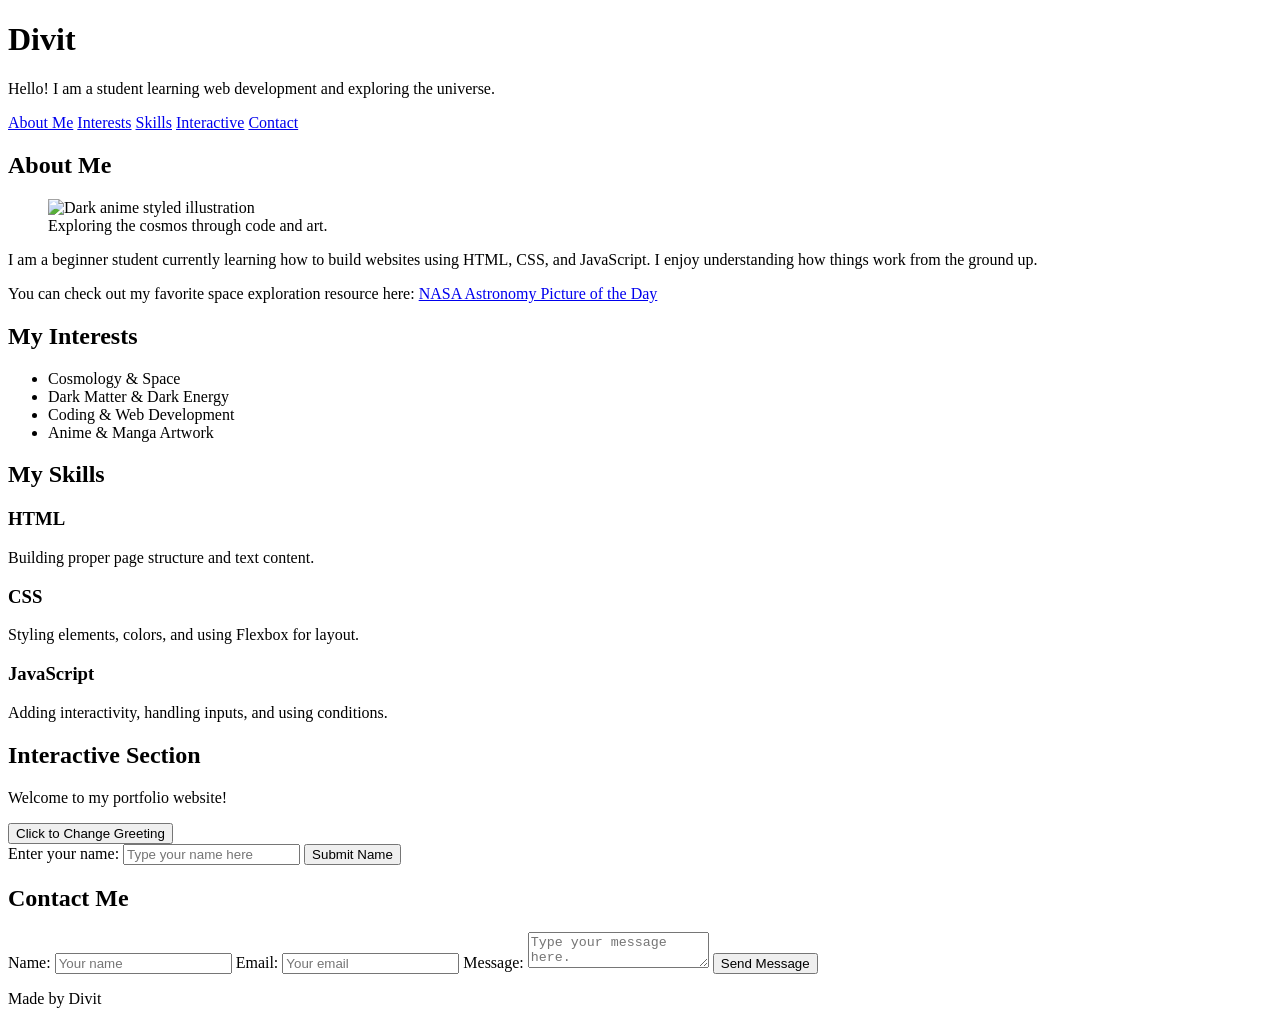
==== index.html @ ceee9d53 "Add files via upload" ====
<!DOCTYPE html>
<html lang="en">
<head>
    <meta charset="UTF-8">
    <title>Divit's Portfolio</title>
    <link rel="stylesheet" href="practice.css">
</head>
<body>

    <header>
        <h1>Divit</h1>
        <p>Hello! I am a student learning web development and exploring the universe.</p>
        <nav>
            <a href="#about">About Me</a>
            <a href="#interests">Interests</a>
            <a href="#skills">Skills</a>
            <a href="#interactive">Interactive</a>
            <a href="#contact">Contact</a>
        </nav>
    </header>

    <main>
        <section id="about">
            <h2>About Me</h2>
            <figure>
                <img src="gojo.jfif" alt="Dark anime styled illustration" width="20" height="20">
                <figcaption>Exploring the cosmos through code and art.</figcaption>
            </figure>
            <p>I am a beginner student currently learning how to build websites using HTML, CSS, and JavaScript. I enjoy understanding how things work from the ground up.</p>
            <p>You can check out my favorite space exploration resource here: <a href="https://apod.nasa.gov/apod/astropix.html" target="_blank">NASA Astronomy Picture of the Day</a></p>
        </section>

        <section id="interests">
            <h2>My Interests</h2>
            <ul>
                <li>Cosmology & Space</li>
                <li>Dark Matter & Dark Energy</li>
                <li>Coding & Web Development</li>
                <li>Anime & Manga Artwork</li>
            </ul>
        </section>

        <section id="skills">
            <h2>My Skills</h2>
            <div class="skills-container">
                <div class="skill-card">
                    <h3>HTML</h3>
                    <p>Building proper page structure and text content.</p>
                </div>
                <div class="skill-card">
                    <h3>CSS</h3>
                    <p>Styling elements, colors, and using Flexbox for layout.</p>
                </div>
                <div class="skill-card">
                    <h3>JavaScript</h3>
                    <p>Adding interactivity, handling inputs, and using conditions.</p>
                </div>
            </div>
        </section>

        <section id="interactive">
            <h2>Interactive Section</h2>
            
            <div class="box">
                <p id="greeting-text">Welcome to my portfolio website!</p>
                <button id="greet-btn">Click to Change Greeting</button>
            </div>

            <div class="box">
                <label for="visitor-name">Enter your name:</label>
                <input type="text" id="visitor-name" placeholder="Type your name here">
                <button id="name-btn">Submit Name</button>
                <p id="personal-greeting"></p>
            </div>
        </section>

        <section id="contact">
            <h2>Contact Me</h2>
            <form id="contact-form">
                <label for="c-name">Name:</label>
                <input type="text" id="c-name" name="name" placeholder="Your name" required>

                <label for="c-email">Email:</label>
                <input type="text" id="c-email" name="email" placeholder="Your email" required>

                <label for="c-msg">Message:</label>
                <textarea id="c-msg" name="message" placeholder="Type your message here." required></textarea>

                <button type="submit">Send Message</button>
            </form>
            <p id="form-feedback"></p>
        </section>
    </main>

    <footer>
        <p>Made by Divit</p>
    </footer>

    <script src="practice.js"></script>
</body>
</html>
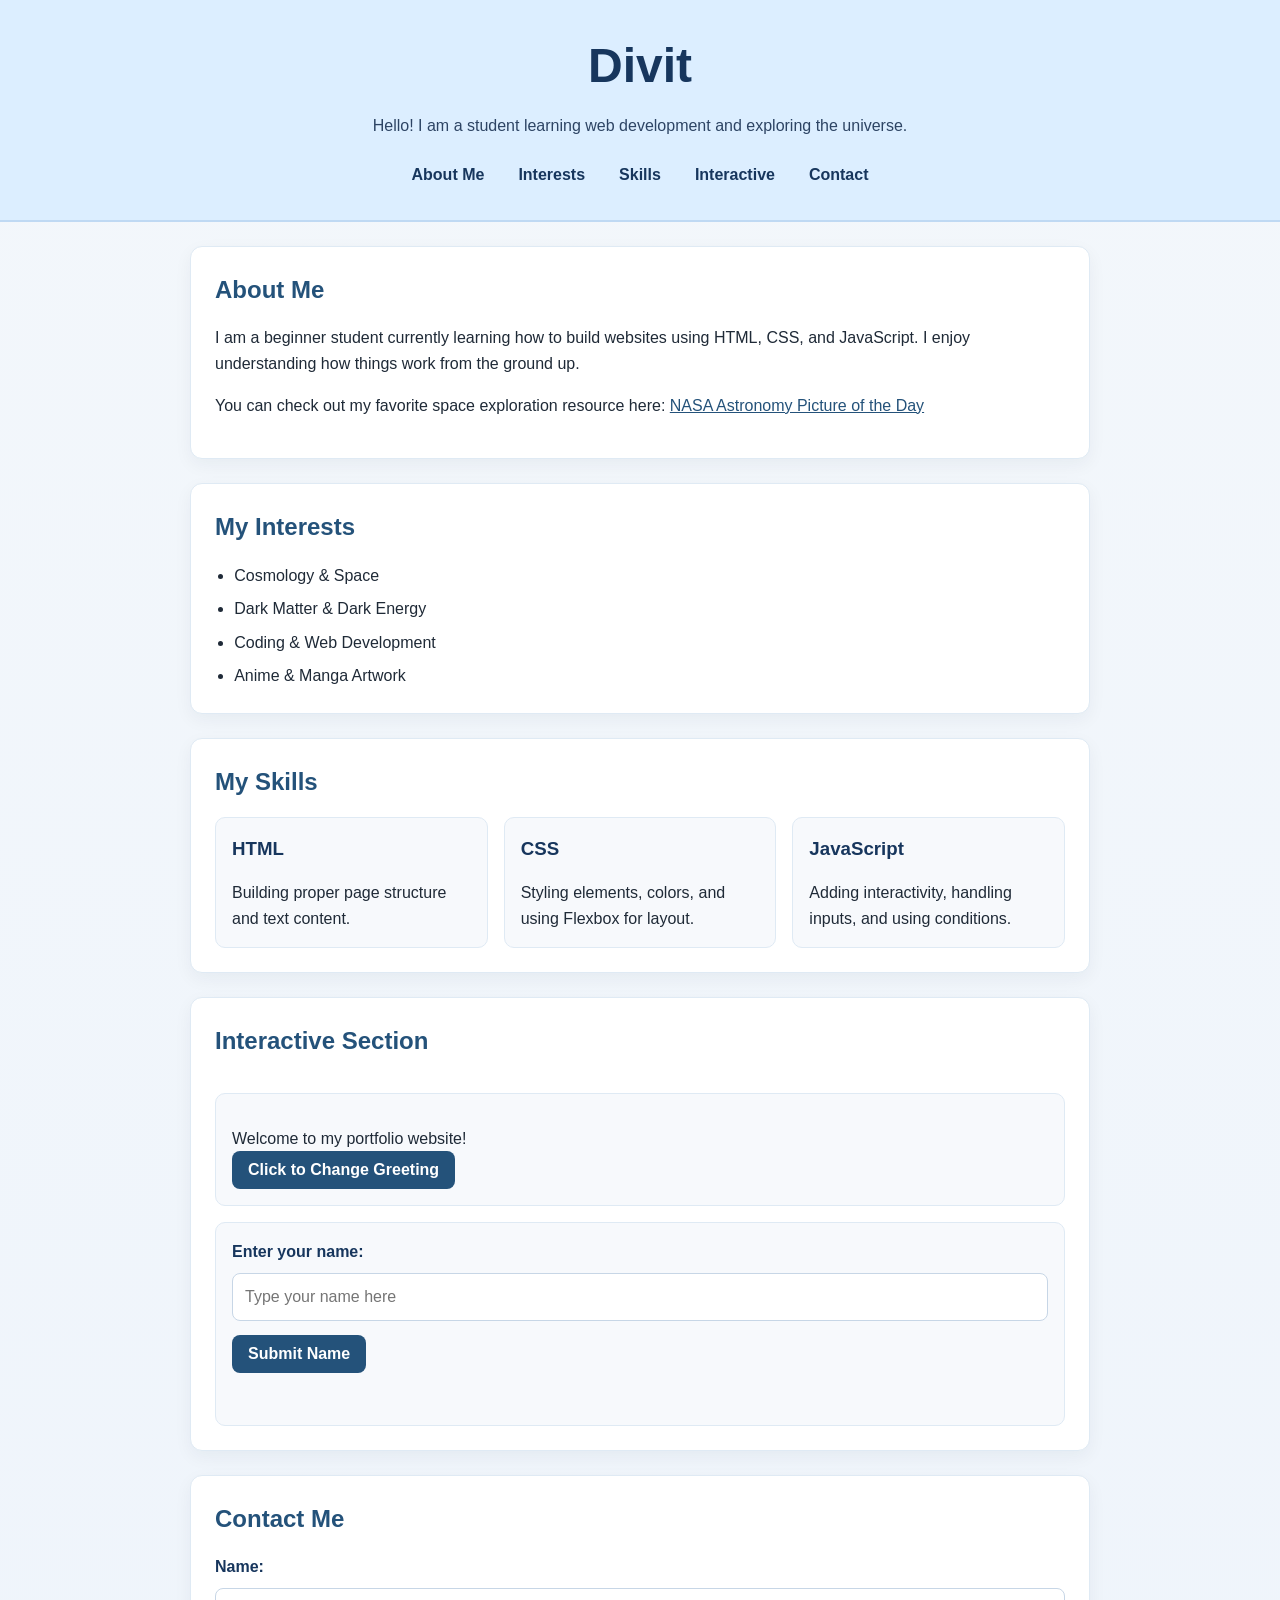
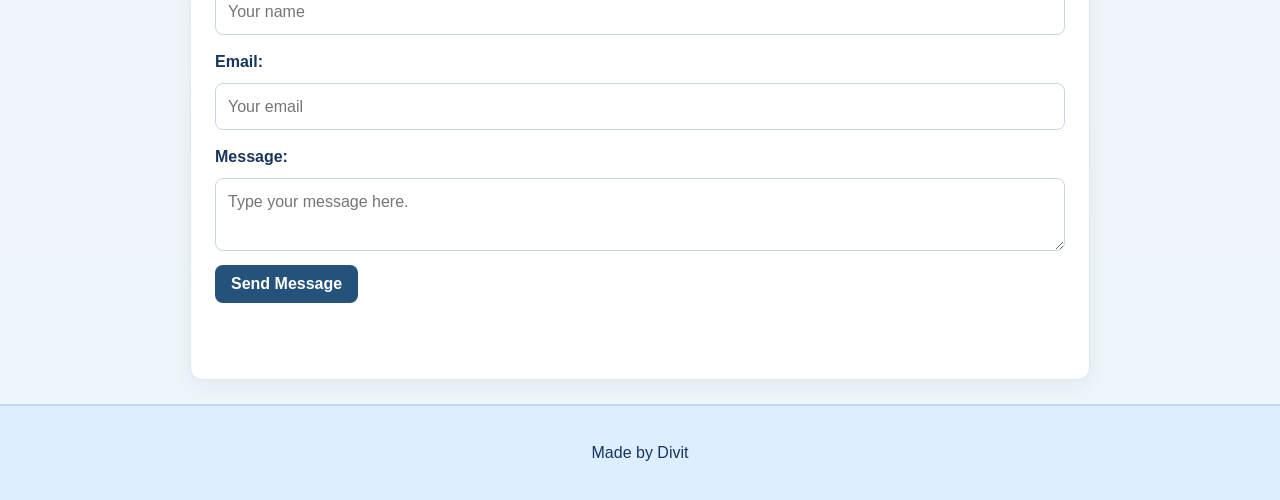
==== commit a733978c: "Fix portfolio page links and normalize IDs" ====
--- a/index.html
+++ b/index.html
@@ -1,102 +1,98 @@
-<!DOCTYPE html>
-<html lang="en">
-<head>
-    <meta charset="UTF-8">
-    <title>Divit's Portfolio</title>
-    <link rel="stylesheet" href="practice.css">
-</head>
-<body>
-
-    <header>
-        <h1>Divit</h1>
-        <p>Hello! I am a student learning web development and exploring the universe.</p>
-        <nav>
-            <a href="#about">About Me</a>
-            <a href="#interests">Interests</a>
-            <a href="#skills">Skills</a>
-            <a href="#interactive">Interactive</a>
-            <a href="#contact">Contact</a>
-        </nav>
-    </header>
-
-    <main>
-        <section id="about">
-            <h2>About Me</h2>
-            <figure>
-                <img src="gojo.jfif" alt="Dark anime styled illustration" width="20" height="20">
-                <figcaption>Exploring the cosmos through code and art.</figcaption>
-            </figure>
-            <p>I am a beginner student currently learning how to build websites using HTML, CSS, and JavaScript. I enjoy understanding how things work from the ground up.</p>
-            <p>You can check out my favorite space exploration resource here: <a href="https://apod.nasa.gov/apod/astropix.html" target="_blank">NASA Astronomy Picture of the Day</a></p>
-        </section>
-
-        <section id="interests">
-            <h2>My Interests</h2>
-            <ul>
-                <li>Cosmology & Space</li>
-                <li>Dark Matter & Dark Energy</li>
-                <li>Coding & Web Development</li>
-                <li>Anime & Manga Artwork</li>
-            </ul>
-        </section>
-
-        <section id="skills">
-            <h2>My Skills</h2>
-            <div class="skills-container">
-                <div class="skill-card">
-                    <h3>HTML</h3>
-                    <p>Building proper page structure and text content.</p>
-                </div>
-                <div class="skill-card">
-                    <h3>CSS</h3>
-                    <p>Styling elements, colors, and using Flexbox for layout.</p>
-                </div>
-                <div class="skill-card">
-                    <h3>JavaScript</h3>
-                    <p>Adding interactivity, handling inputs, and using conditions.</p>
-                </div>
-            </div>
-        </section>
-
-        <section id="interactive">
-            <h2>Interactive Section</h2>
-            
-            <div class="box">
-                <p id="greeting-text">Welcome to my portfolio website!</p>
-                <button id="greet-btn">Click to Change Greeting</button>
-            </div>
-
-            <div class="box">
-                <label for="visitor-name">Enter your name:</label>
-                <input type="text" id="visitor-name" placeholder="Type your name here">
-                <button id="name-btn">Submit Name</button>
-                <p id="personal-greeting"></p>
-            </div>
-        </section>
-
-        <section id="contact">
-            <h2>Contact Me</h2>
-            <form id="contact-form">
-                <label for="c-name">Name:</label>
-                <input type="text" id="c-name" name="name" placeholder="Your name" required>
-
-                <label for="c-email">Email:</label>
-                <input type="text" id="c-email" name="email" placeholder="Your email" required>
-
-                <label for="c-msg">Message:</label>
-                <textarea id="c-msg" name="message" placeholder="Type your message here." required></textarea>
-
-                <button type="submit">Send Message</button>
-            </form>
-            <p id="form-feedback"></p>
-        </section>
-    </main>
-
-    <footer>
-        <p>Made by Divit</p>
-    </footer>
-
-    <script src="practice.js"></script>
-</body>
-</html>
-
+<!DOCTYPE html>
+<html lang="en">
+<head>
+    <meta charset="UTF-8">
+    <meta name="viewport" content="width=device-width, initial-scale=1.0">
+    <title>Divit's Portfolio</title>
+    <link rel="stylesheet" href="style.css">
+</head>
+<body>
+
+    <header>
+        <h1>Divit</h1>
+        <p>Hello! I am a student learning web development and exploring the universe.</p>
+        <nav>
+            <a href="#about">About Me</a>
+            <a href="#interests">Interests</a>
+            <a href="#skills">Skills</a>
+            <a href="#interactive">Interactive</a>
+            <a href="#contact">Contact</a>
+        </nav>
+    </header>
+
+    <main>
+        <section id="about">
+            <h2>About Me</h2>
+            <p>I am a beginner student currently learning how to build websites using HTML, CSS, and JavaScript. I enjoy understanding how things work from the ground up.</p>
+            <p>You can check out my favorite space exploration resource here: <a href="https://apod.nasa.gov/apod/astropix.html" target="_blank" rel="noopener">NASA Astronomy Picture of the Day</a></p>
+        </section>
+
+        <section id="interests">
+            <h2>My Interests</h2>
+            <ul>
+                <li>Cosmology &amp; Space</li>
+                <li>Dark Matter &amp; Dark Energy</li>
+                <li>Coding &amp; Web Development</li>
+                <li>Anime &amp; Manga Artwork</li>
+            </ul>
+        </section>
+
+        <section id="skills">
+            <h2>My Skills</h2>
+            <div class="skills-container">
+                <div class="skill-card">
+                    <h3>HTML</h3>
+                    <p>Building proper page structure and text content.</p>
+                </div>
+                <div class="skill-card">
+                    <h3>CSS</h3>
+                    <p>Styling elements, colors, and using Flexbox for layout.</p>
+                </div>
+                <div class="skill-card">
+                    <h3>JavaScript</h3>
+                    <p>Adding interactivity, handling inputs, and using conditions.</p>
+                </div>
+            </div>
+        </section>
+
+        <section id="interactive">
+            <h2>Interactive Section</h2>
+
+            <div class="box">
+                <p id="greeting-text">Welcome to my portfolio website!</p>
+                <button id="greet-btn" type="button">Click to Change Greeting</button>
+            </div>
+
+            <div class="box">
+                <label for="visitor-name">Enter your name:</label>
+                <input type="text" id="visitor-name" placeholder="Type your name here">
+                <button id="name-btn" type="button">Submit Name</button>
+                <p id="personal-greeting"></p>
+            </div>
+        </section>
+
+        <section id="contact">
+            <h2>Contact Me</h2>
+            <form id="contact-form">
+                <label for="c-name">Name:</label>
+                <input type="text" id="c-name" name="name" placeholder="Your name" required>
+
+                <label for="c-email">Email:</label>
+                <input type="email" id="c-email" name="email" placeholder="Your email" required>
+
+                <label for="c-msg">Message:</label>
+                <textarea id="c-msg" name="message" placeholder="Type your message here." required></textarea>
+
+                <button type="submit">Send Message</button>
+            </form>
+            <p id="form-feedback"></p>
+        </section>
+    </main>
+
+    <footer>
+        <p>Made by Divit</p>
+    </footer>
+
+    <script src="script.js"></script>
+</body>
+</html>
--- a/style.css
+++ b/style.css
@@ -0,0 +1,218 @@
+body {
+    background: linear-gradient(180deg, #f3f7fb 0%, #eef4fb 100%);
+    color: #1f2a37;
+    font-family: Arial, sans-serif;
+    font-size: 16px;
+    line-height: 1.6;
+    margin: 0;
+}
+
+* {
+    box-sizing: border-box;
+}
+
+header {
+    background-color: #dceeff;
+    padding: 28px 20px 24px;
+    text-align: center;
+    border-bottom: 2px solid #bfd9f3;
+}
+
+h1 {
+    color: #17365d;
+    font-size: clamp(2rem, 4vw, 3rem);
+    margin: 0 0 8px;
+}
+
+header p {
+    margin: 0;
+    color: #2d4464;
+}
+
+nav {
+    display: flex;
+    justify-content: center;
+    flex-wrap: wrap;
+    gap: 10px;
+    margin-top: 16px;
+}
+
+nav a {
+    color: #17365d;
+    text-decoration: none;
+    font-weight: 600;
+    padding: 8px 12px;
+    border-radius: 999px;
+    transition: background-color 0.2s ease;
+}
+
+nav a:hover,
+nav a:focus {
+    background-color: rgba(23, 54, 93, 0.08);
+}
+
+main {
+    width: min(90%, 900px);
+    margin: 24px auto;
+}
+
+section {
+    background-color: #ffffff;
+    border: 1px solid #dfeaf4;
+    border-radius: 12px;
+    box-shadow: 0 6px 18px rgba(18, 38, 58, 0.05);
+    box-sizing: border-box;
+    margin-bottom: 24px;
+    padding: 24px;
+}
+
+h2 {
+    color: #24527a;
+    margin-top: 0;
+    margin-bottom: 16px;
+}
+
+figure {
+    margin: 0 0 18px;
+}
+
+img {
+    display: block;
+    width: 220px;
+    max-width: 100%;
+    height: auto;
+    border-radius: 12px;
+    border: 2px solid #dfeaf4;
+}
+
+figcaption {
+    margin-top: 8px;
+    color: #4d5d6d;
+    font-style: italic;
+}
+
+p a {
+    color: #24527a;
+}
+
+ul {
+    margin: 0;
+    padding-left: 1.2rem;
+}
+
+li + li {
+    margin-top: 8px;
+}
+
+.skills-container {
+    display: grid;
+    grid-template-columns: repeat(auto-fit, minmax(180px, 1fr));
+    gap: 16px;
+}
+
+.skill-card,
+.box {
+    background-color: #f7f9fc;
+    border: 1px solid #dfeaf4;
+    border-radius: 10px;
+    padding: 16px;
+}
+
+.skill-card h3 {
+    margin-top: 0;
+    margin-bottom: 8px;
+    color: #17365d;
+}
+
+.skill-card p,
+.box p {
+    margin-bottom: 0;
+}
+
+#interactive {
+    display: grid;
+    gap: 16px;
+}
+
+.box {
+    display: block;
+}
+
+label {
+    display: block;
+    margin-bottom: 8px;
+    color: #17365d;
+    font-weight: 600;
+}
+
+input,
+textarea {
+    display: block;
+    width: 100%;
+    padding: 10px 12px;
+    margin: 0 0 14px;
+    border: 1px solid #c7d6e6;
+    border-radius: 8px;
+    background-color: #ffffff;
+    font: inherit;
+    color: #1f2a37;
+    box-sizing: border-box;
+}
+
+input:focus,
+textarea:focus {
+    outline: 2px solid #8bbce8;
+    border-color: #8bbce8;
+}
+
+button {
+    background-color: #24527a;
+    color: white;
+    padding: 10px 16px;
+    border: none;
+    border-radius: 8px;
+    font-size: 16px;
+    font-weight: 600;
+    cursor: pointer;
+    transition: background-color 0.2s ease, transform 0.2s ease;
+}
+
+button:hover,
+button:focus {
+    background-color: #17365d;
+    transform: translateY(-1px);
+}
+
+#form-feedback,
+#personal-greeting {
+    min-height: 24px;
+    margin-top: 12px;
+    font-weight: 600;
+    color: #17365d;
+}
+
+footer {
+    background-color: #dceeff;
+    padding: 18px 12px;
+    text-align: center;
+    color: #17365d;
+    border-top: 2px solid #bfd9f3;
+}
+
+@media (max-width: 600px) {
+    main {
+        width: 92%;
+    }
+
+    section {
+        padding: 18px;
+    }
+
+    nav {
+        gap: 8px;
+    }
+
+    nav a {
+        display: inline-block;
+    }
+}
